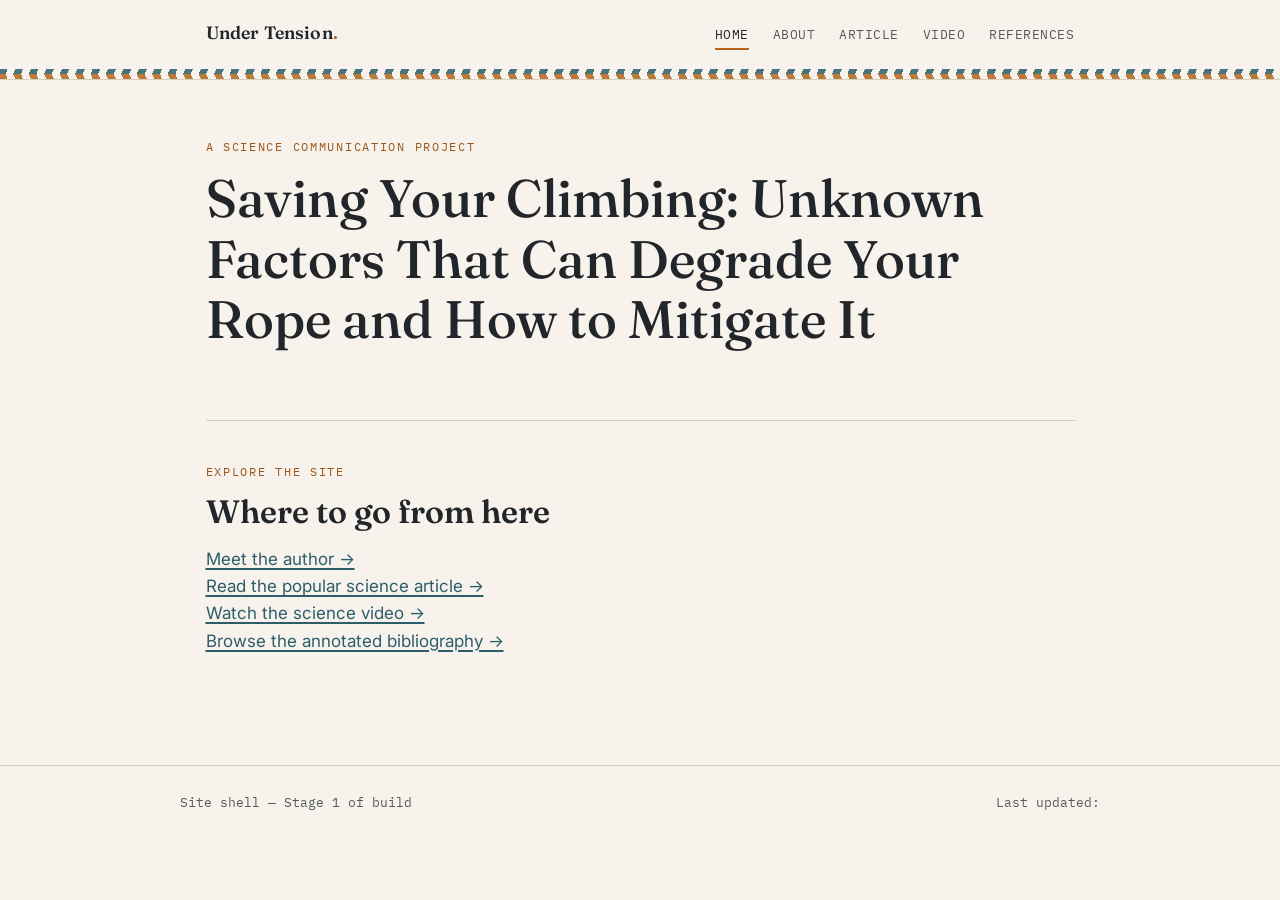
==== index.html @ 56c51f3b "Add files via upload" ====
<!DOCTYPE html>
<html lang="en">
<head>
  <meta charset="UTF-8">
  <meta name="viewport" content="width=device-width, initial-scale=1.0">
  <title>Under Tension — The Science of Rope Safety</title>
  <link rel="preconnect" href="https://fonts.googleapis.com">
  <link href="https://fonts.googleapis.com/css2?family=Fraunces:opsz,wght@9..144,500;9..144,600&family=Inter:wght@400;500;600&family=IBM+Plex+Mono:wght@500&display=swap" rel="stylesheet">
  <link rel="stylesheet" href="styles.css">
</head>
<body>

  <header class="site-header">
    <div class="nav-inner">
      <a class="site-wordmark" href="index.html">Under Tension<span>.</span></a>
      <nav class="site-nav" aria-label="Primary">
        <a href="index.html" aria-current="page">Home</a>
        <a href="about.html">About</a>
        <a href="article.html">Article</a>
        <a href="video.html">Video</a>
        <a href="references.html">References</a>
      </nav>
    </div>
    <div class="rope-rule" role="presentation"></div>
  </header>

  <main>

    <section class="hero">
      <p class="eyebrow">A Science Communication Project</p>
      <h1>Saving Your Climbing: Unknown Factors That Can Degrade Your Rope and How to Mitigate It</h1>
    </section>

    <section id="explore">
      <p class="eyebrow">Explore the Site</p>
      <h2>Where to go from here</h2>
      <p>
        <a href="about.html">Meet the author →</a><br>
        <a href="article.html">Read the popular science article →</a><br>
        <a href="video.html">Watch the science video →</a><br>
        <a href="references.html">Browse the annotated bibliography →</a>
      </p>
    </section>

  </main>

  <footer class="site-footer">
    <div class="site-footer-inner">
      <span>Site shell — Stage 1 of build</span>
      <span>Last updated: <!-- TODO: date --></span>
    </div>
  </footer>

</body>
</html>
---- styles.css ----
/* ==========================================================================
   Design tokens
   ========================================================================== */
:root {
  --paper:      #F7F3EC;
  --paper-dim:  #EFE9DC;
  --ink:        #22262B;
  --ink-soft:   #565B54;
  --line:       #D8D0BE;
  --teal:       #2D5D6B;
  --teal-dim:   #24505C;
  --rust:       #B5651D;
  --rust-dim:   #9C561A;
  --alert:      #A63B2A;

  --display: "Fraunces", "Iowan Old Style", Georgia, serif;
  --body: "Inter", -apple-system, BlinkMacSystemFont, "Segoe UI", sans-serif;
  --mono: "IBM Plex Mono", "SFMono-Regular", Menlo, monospace;

  --max-w: 920px;
  --radius: 3px;
}

@media (prefers-reduced-motion: no-preference) {
  html { scroll-behavior: smooth; }
}

* { box-sizing: border-box; }

html, body {
  margin: 0;
  padding: 0;
  background: var(--paper);
  color: var(--ink);
  font-family: var(--body);
  font-size: 17px;
  line-height: 1.6;
}

img { max-width: 100%; display: block; }

a { color: var(--teal); text-decoration-thickness: 1.5px; text-underline-offset: 3px; }
a:hover { color: var(--teal-dim); }

a:focus-visible,
button:focus-visible,
input:focus-visible,
textarea:focus-visible {
  outline: 2px solid var(--rust);
  outline-offset: 3px;
}

h1, h2, h3 {
  font-family: var(--display);
  font-weight: 600;
  line-height: 1.15;
  margin: 0 0 0.5em;
  color: var(--ink);
}

h1 { font-size: clamp(2.1rem, 4.5vw, 3.1rem); font-weight: 500; }
h2 { font-size: clamp(1.4rem, 3vw, 1.9rem); }
h3 { font-size: 1.15rem; }

p { margin: 0 0 1.1em; color: var(--ink); }

.eyebrow {
  font-family: var(--mono);
  font-size: 0.72rem;
  letter-spacing: 0.14em;
  text-transform: uppercase;
  color: var(--rust-dim);
  margin: 0 0 0.9em;
}

/* ==========================================================================
   Signature element: woven-rope rule
   used under the nav and between major sections, standing in for the
   climbing rope research that runs through the whole site
   ========================================================================== */
.rope-rule {
  height: 10px;
  width: 100%;
  background-image:
    repeating-linear-gradient(115deg,
      var(--teal) 0px, var(--teal) 7px,
      transparent 7px, transparent 14px),
    repeating-linear-gradient(65deg,
      var(--rust) 0px, var(--rust) 7px,
      transparent 7px, transparent 14px);
  background-size: 100% 5px;
  background-position: top, bottom;
  background-repeat: repeat-x;
  opacity: 0.85;
}

/* ==========================================================================
   Layout shell
   ========================================================================== */
.site-header {
  background: var(--paper);
  position: sticky;
  top: 0;
  z-index: 10;
  border-bottom: 1px solid var(--line);
}

.nav-inner {
  max-width: var(--max-w);
  margin: 0 auto;
  padding: 1.1rem 1.5rem;
  display: flex;
  align-items: baseline;
  justify-content: space-between;
  flex-wrap: wrap;
  gap: 0.75rem;
}

.site-wordmark {
  font-family: var(--display);
  font-size: 1.05rem;
  font-weight: 600;
  color: var(--ink);
  text-decoration: none;
  letter-spacing: 0.01em;
}
.site-wordmark:hover { color: var(--teal); }
.site-wordmark span { color: var(--rust); }

.site-nav { display: flex; gap: 1.4rem; flex-wrap: wrap; }

.site-nav a {
  font-family: var(--mono);
  font-size: 0.78rem;
  letter-spacing: 0.04em;
  text-transform: uppercase;
  color: var(--ink-soft);
  text-decoration: none;
  padding-bottom: 3px;
  border-bottom: 2px solid transparent;
}

.site-nav a:hover,
.site-nav a[aria-current="page"] {
  color: var(--ink);
  border-bottom-color: var(--rust);
}

main { max-width: var(--max-w); margin: 0 auto; padding: 0 1.5rem; }

.hero { padding: 3.4rem 0 2.6rem; }

section { padding: 2.4rem 0; border-top: 1px solid var(--line); }
section:first-of-type { border-top: none; }

.site-footer {
  margin-top: 3rem;
  border-top: 1px solid var(--line);
  padding: 1.6rem 1.5rem 2.4rem;
}
.site-footer-inner {
  max-width: var(--max-w);
  margin: 0 auto;
  font-family: var(--mono);
  font-size: 0.75rem;
  color: var(--ink-soft);
  display: flex;
  justify-content: space-between;
  flex-wrap: wrap;
  gap: 0.5rem;
}

/* ==========================================================================
   Reusable content blocks
   ========================================================================== */
.card {
  background: var(--paper-dim);
  border: 1px solid var(--line);
  border-radius: var(--radius);
  padding: 1.5rem 1.6rem;
}

.placeholder {
  border: 1.5px dashed var(--line);
  border-radius: var(--radius);
  padding: 1.4rem 1.5rem;
  color: var(--ink-soft);
  background: repeating-linear-gradient(
    135deg, var(--paper-dim), var(--paper-dim) 10px,
    var(--paper) 10px, var(--paper) 20px
  );
}
.placeholder .eyebrow { color: var(--teal-dim); }
.placeholder p:last-child { margin-bottom: 0; }

.avatar-placeholder {
  width: 168px;
  height: 168px;
  border-radius: 50%;
  border: 1.5px dashed var(--line);
  background: var(--paper-dim);
  display: flex;
  align-items: center;
  justify-content: center;
  font-family: var(--mono);
  font-size: 0.7rem;
  text-align: center;
  color: var(--ink-soft);
  flex-shrink: 0;
  padding: 1rem;
}

.about-grid {
  display: flex;
  gap: 2rem;
  align-items: flex-start;
  flex-wrap: wrap;
}
.about-grid .about-text { flex: 1 1 320px; }

.source-list {
  list-style: none;
  margin: 0;
  padding: 0;
  display: grid;
  gap: 0.9rem;
}
.source-list li {
  border-left: 3px solid var(--teal);
  padding: 0.15rem 0 0.15rem 1rem;
}
.source-list .source-role {
  font-family: var(--mono);
  font-size: 0.72rem;
  text-transform: uppercase;
  letter-spacing: 0.08em;
  color: var(--rust-dim);
  display: block;
  margin-bottom: 0.15rem;
}

.video-frame {
  aspect-ratio: 16 / 9;
  width: 100%;
  border: 1px solid var(--line);
  border-radius: var(--radius);
  overflow: hidden;
  background: var(--ink);
}
.video-frame iframe { width: 100%; height: 100%; border: 0; display: block; }

.article-embed {
  border: 1px solid var(--line);
  border-radius: var(--radius);
  overflow: hidden;
}
.article-embed .article-toolbar {
  background: var(--paper-dim);
  border-bottom: 1px solid var(--line);
  padding: 0.6rem 1rem;
  font-family: var(--mono);
  font-size: 0.72rem;
  color: var(--ink-soft);
  display: flex;
  justify-content: space-between;
}
.article-embed iframe {
  width: 100%;
  height: 78vh;
  min-height: 500px;
  border: 0;
  display: block;
  background: white;
}

.btn {
  display: inline-block;
  font-family: var(--mono);
  font-size: 0.78rem;
  text-transform: uppercase;
  letter-spacing: 0.06em;
  text-decoration: none;
  color: var(--paper);
  background: var(--teal);
  padding: 0.65rem 1.1rem;
  border-radius: var(--radius);
}
.btn:hover { background: var(--teal-dim); color: var(--paper); }

@media (max-width: 600px) {
  .hero { padding: 2.2rem 0 1.8rem; }
  .article-embed iframe { height: 60vh; }
}
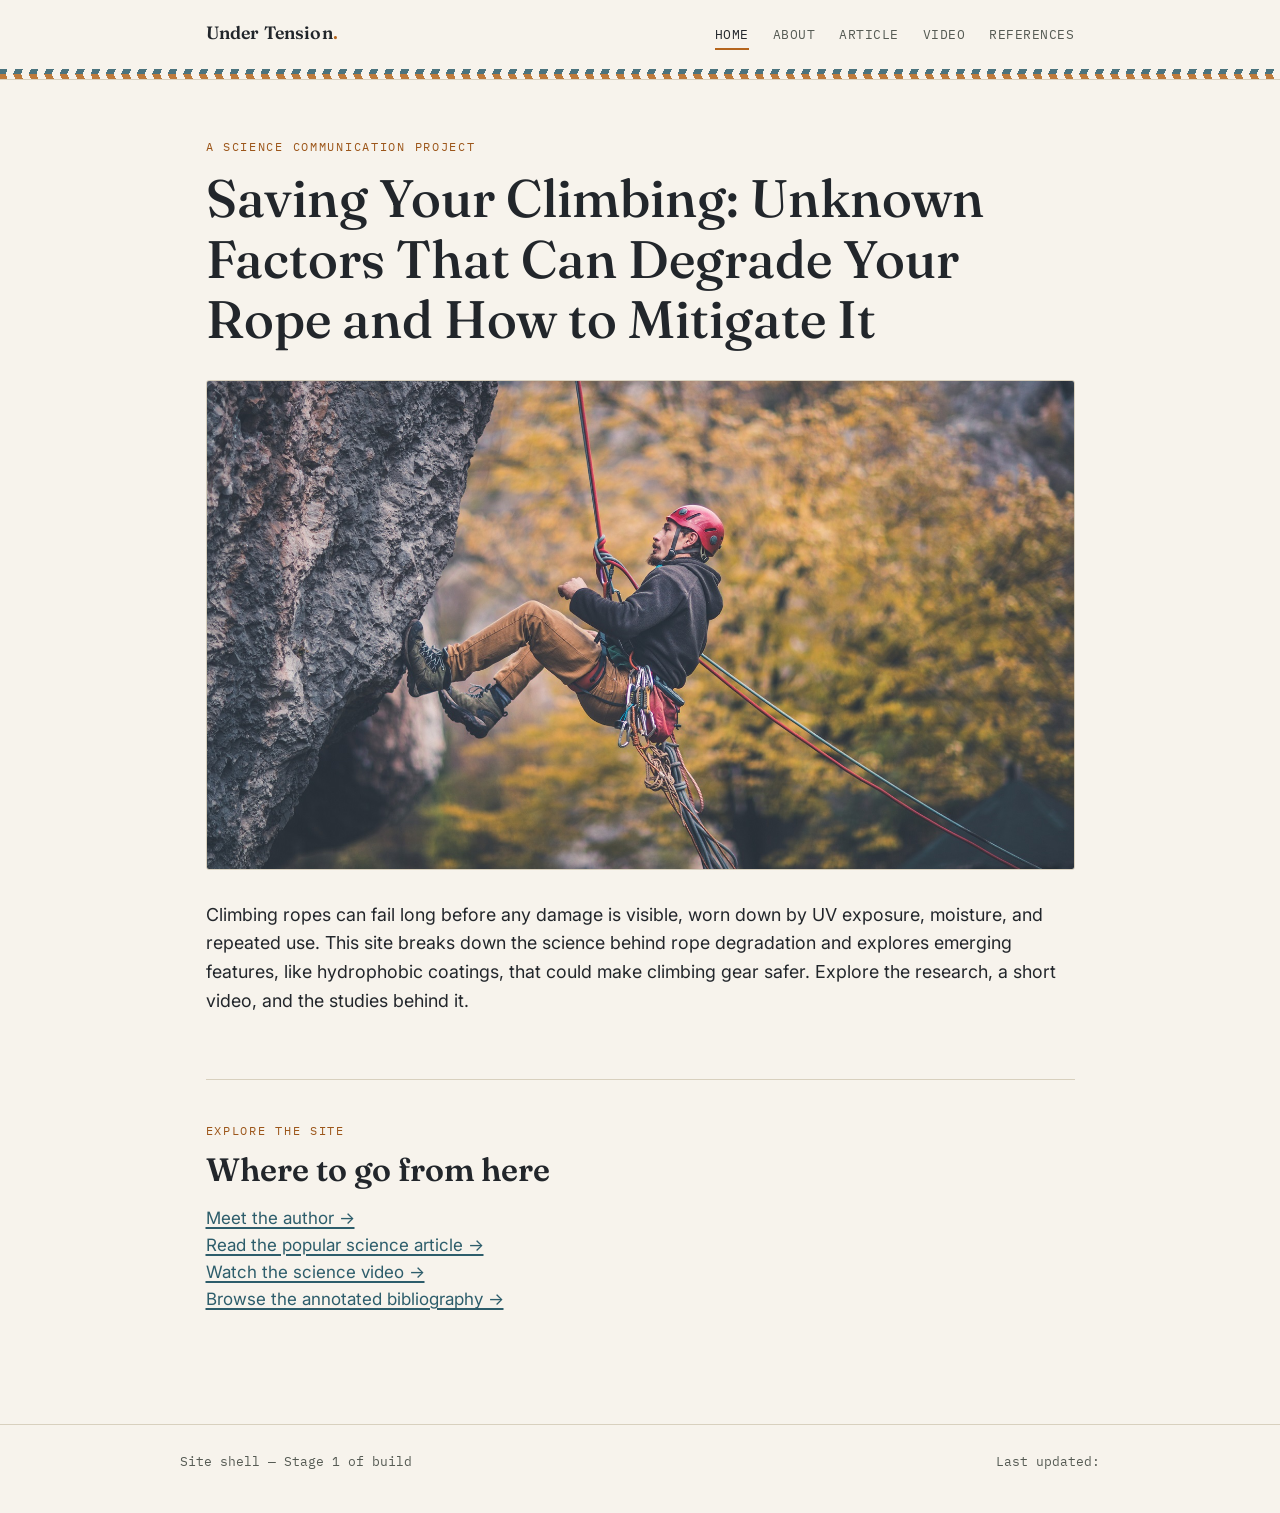
==== commit cd0b6ac1: "Add files via upload Homepage" ====
--- a/index.html
+++ b/index.html
@@ -29,6 +29,10 @@
     <section class="hero">
       <p class="eyebrow">A Science Communication Project</p>
       <h1>Saving Your Climbing: Unknown Factors That Can Degrade Your Rope and How to Mitigate It</h1>
+
+      <img src="homepage-climber.jpg" alt="A climber rappelling down a rock face using a rope and harness" style="width: 100%; border-radius: 3px; margin: 1.8rem 0; border: 1px solid var(--line);">
+
+      <p style="font-size: 1.05rem;">Climbing ropes can fail long before any damage is visible, worn down by UV exposure, moisture, and repeated use. This site breaks down the science behind rope degradation and explores emerging features, like hydrophobic coatings, that could make climbing gear safer. Explore the research, a short video, and the studies behind it.</p>
     </section>
 
     <section id="explore">
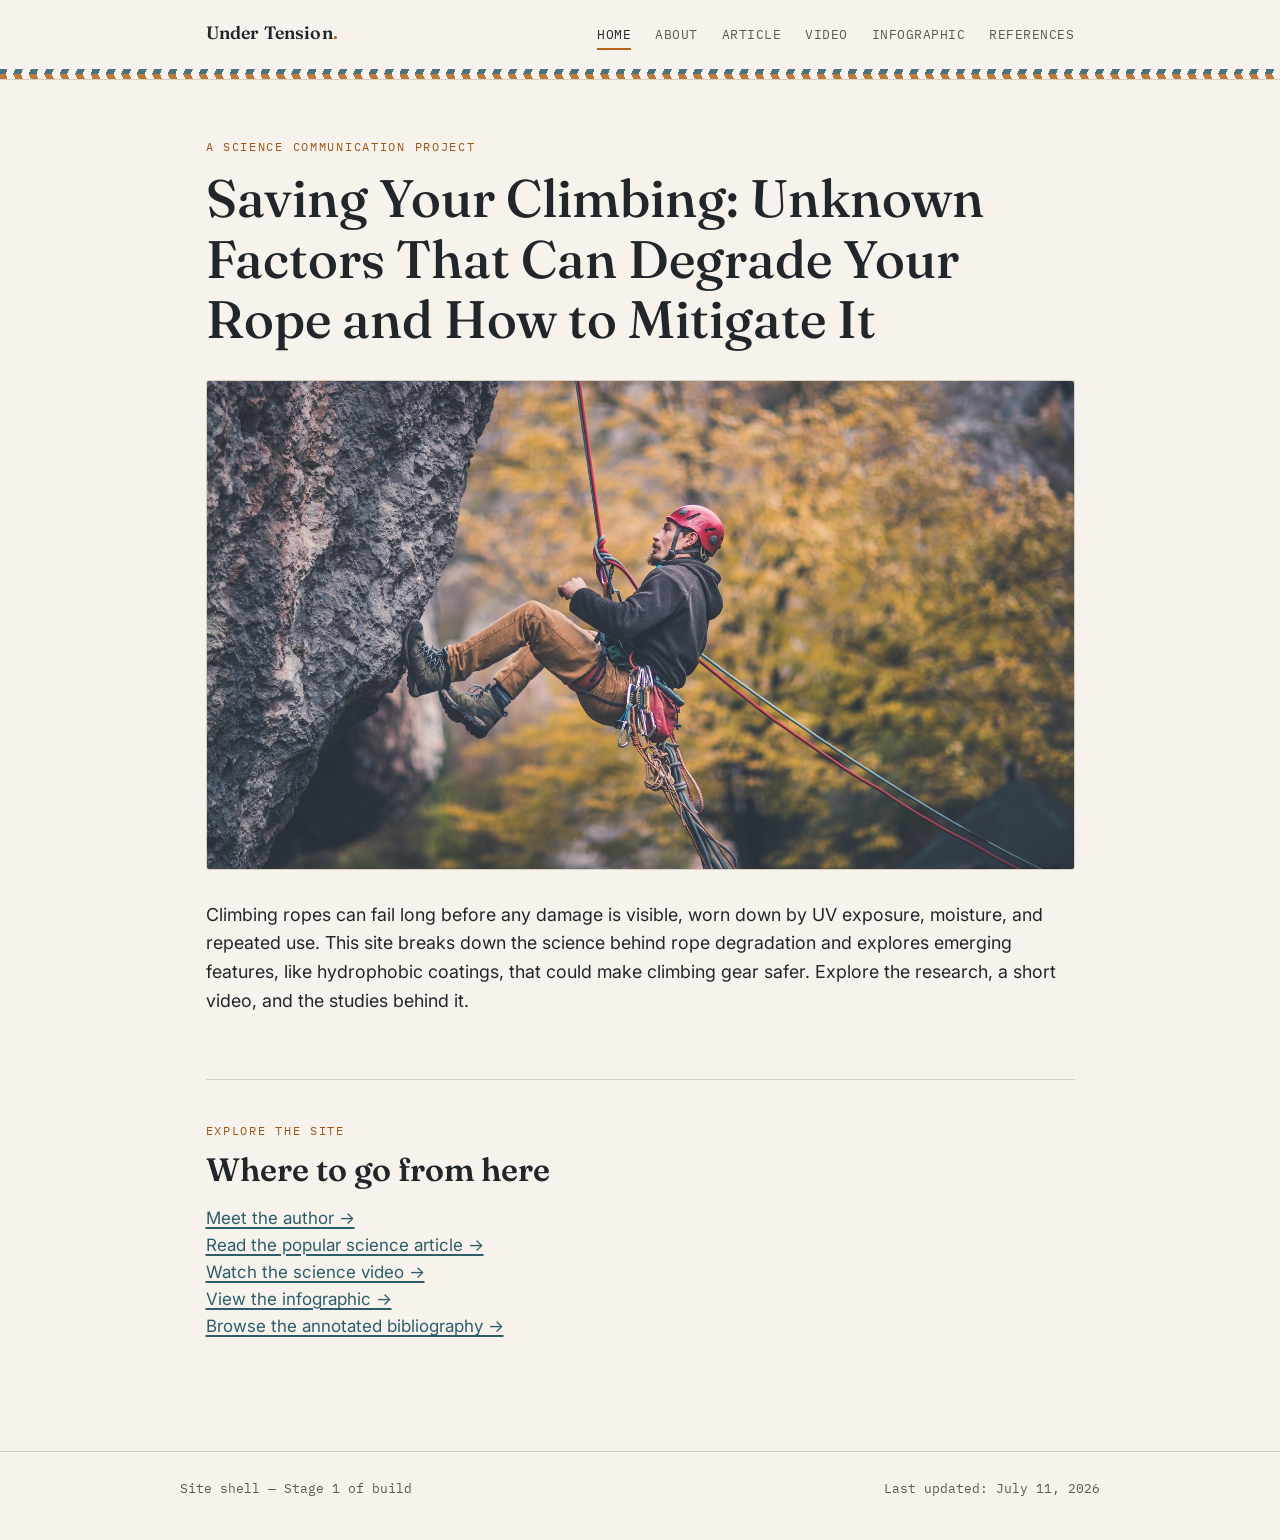
==== commit 6a8f81af: "Add files via upload" ====
--- a/index.html
+++ b/index.html
@@ -18,6 +18,7 @@
         <a href="about.html">About</a>
         <a href="article.html">Article</a>
         <a href="video.html">Video</a>
+        <a href="infographic.html">Infographic</a>
         <a href="references.html">References</a>
       </nav>
     </div>
@@ -42,6 +43,7 @@
         <a href="about.html">Meet the author →</a><br>
         <a href="article.html">Read the popular science article →</a><br>
         <a href="video.html">Watch the science video →</a><br>
+        <a href="infographic.html">View the infographic →</a><br>
         <a href="references.html">Browse the annotated bibliography →</a>
       </p>
     </section>
@@ -51,7 +53,7 @@
   <footer class="site-footer">
     <div class="site-footer-inner">
       <span>Site shell — Stage 1 of build</span>
-      <span>Last updated: <!-- TODO: date --></span>
+      <span>Last updated: July 11, 2026</span>
     </div>
   </footer>
 
--- a/styles.css
+++ b/styles.css
@@ -239,6 +239,11 @@
   margin-bottom: 0.15rem;
 }
 
+.citation {
+  padding-left: 2em;
+  text-indent: -2em;
+}
+
 .video-frame {
   aspect-ratio: 16 / 9;
   width: 100%;
